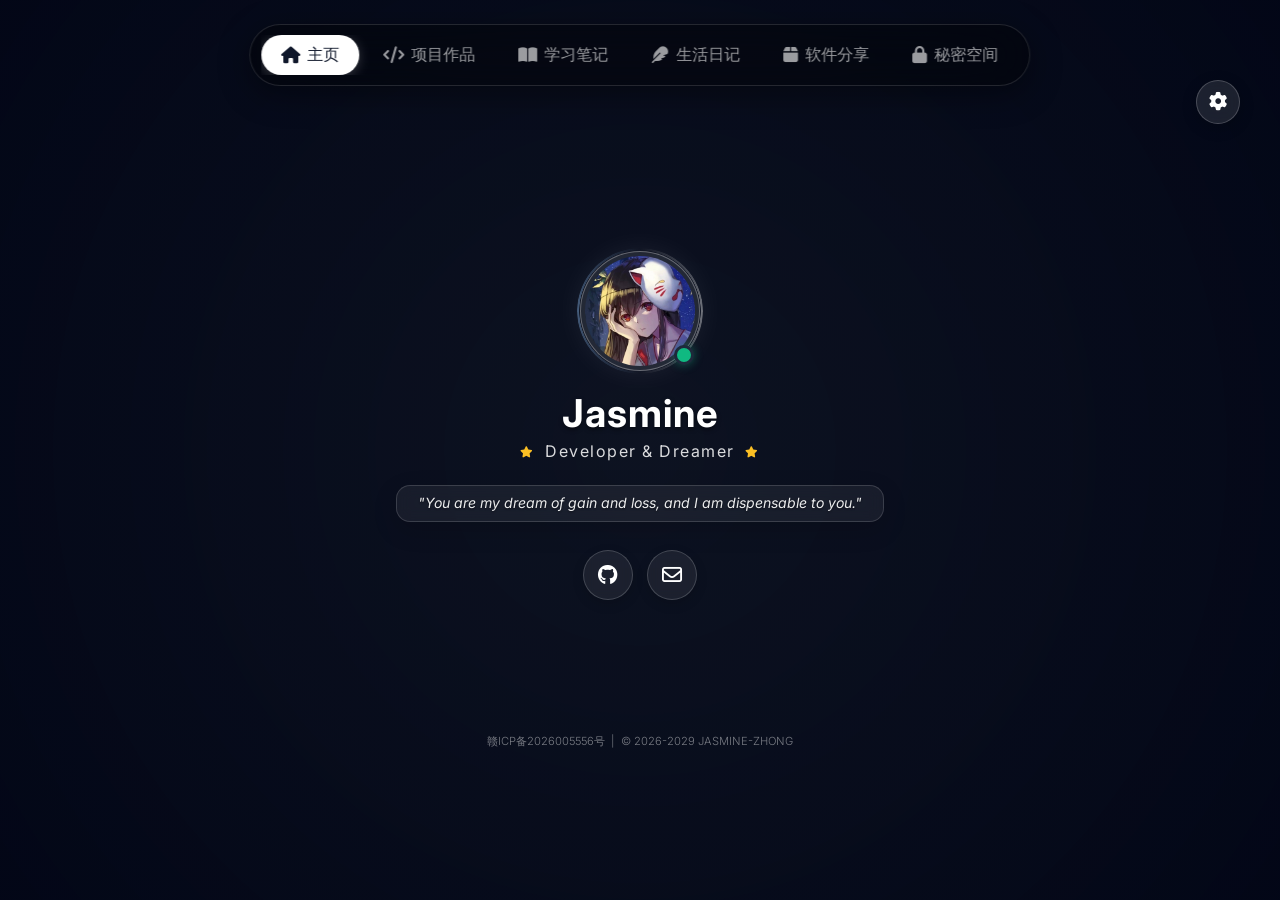
==== index.html @ fc7d1ebc "Update index.html" ====
<!DOCTYPE html>
<html lang="zh-CN">

<head>
    <meta charset="UTF-8">
    <meta name="viewport" content="width=device-width, initial-scale=1.0">
    <title>Jasmine - Developer & Dreamer</title>
    <link rel="stylesheet" href="style.css?v=5">
    <link rel="stylesheet" href="https://cdnjs.cloudflare.com/ajax/libs/font-awesome/6.4.0/css/all.min.css">
</head>

<body>
    <div class="background-overlay"></div>
    <div id="particles-container"></div>

    <div class="top-right-controls">
        <button id="settingsToggle" class="settings-btn" title="设置">
            <i class="fa-solid fa-gear"></i>
        </button>
        <div class="settings-menu" id="settingsMenu">
            <div class="settings-item" id="themeToggle">
                <i class="fa-solid fa-tree"></i>
                <span>森林湖畔</span>
            </div>
            <div class="settings-item" id="musicToggle">
                <i class="fa-solid fa-music"></i>
                <span>播放音乐</span>
            </div>
        </div>
    </div>

    <audio id="bgMusic" loop>
        <source src="https://music.163.com/song/media/outer/url?id=103027.mp3" type="audio/mpeg">
    </audio>

    <nav class="glass-nav">
        <div class="nav-links" id="navLinks">
            <a href="#home" class="nav-link active" data-section="home"><i class="fa-solid fa-house"></i> 主页</a>
            <a href="#projects" class="nav-link" data-section="projects"><i class="fa-solid fa-code"></i> 项目作品</a>
            <a href="#notes" class="nav-link" data-section="notes"><i class="fa-solid fa-book-open"></i> 学习笔记</a>
            <a href="#diary" class="nav-link" data-section="diary"><i class="fa-solid fa-feather"></i> 生活日记</a>
            <a href="#software" class="nav-link" data-section="software"><i class="fa-solid fa-box"></i> 软件分享</a>
            <a href="#secret" class="nav-link" data-section="secret"><i class="fa-solid fa-lock"></i> 秘密空间</a>
        </div>
    </nav>

    <div class="glass-card">
        <main class="main-container">

            <!-- ──── Home ──── -->
            <section id="home" class="nav-section active">
                <div class="profile-content">
                    <div class="avatar-wrapper">
                        <div class="avatar-ring"></div>
                        <img src="images/avatar.jpg?v=2" onerror="this.onerror=null; this.src='images/avatar1.png?v=2';" alt="Jasmine Avatar" class="avatar">
                        <div class="status-dot"></div>
                    </div>
                    <h1 class="name">Jasmine</h1>
                    <h2 class="subtitle"><i class="fa-solid fa-star" style="color:#fbbf24;font-size:0.7rem;vertical-align:middle;margin-right:0.3rem;"></i> Developer & Dreamer <i class="fa-solid fa-star" style="color:#fbbf24;font-size:0.7rem;vertical-align:middle;margin-left:0.3rem;"></i></h2>
                    <div class="quote-card">
                        <p class="quote">"You are my dream of gain and loss, and I am dispensable to you."</p>
                    </div>
                    <div class="social-links">
                        <a href="https://github.com/Ryker-Zhong" target="_blank" class="social-icon glass-btn" title="GitHub"><i class="fa-brands fa-github"></i></a>
                        <a href="#" id="email-icon-link" class="social-icon glass-btn" title="Email"><i class="fa-regular fa-envelope"></i></a>
                    </div>
                </div>
            </section>

            <!-- ──── Projects ──── -->
            <section id="projects" class="nav-section">
                <h2 class="section-title"><i class="fa-solid fa-code"></i> 项目作品</h2>
                <div class="section-subtitle">开源项目 & 个人作品</div>
                <div class="card-grid" id="projectsGrid"></div>
            </section>

            <!-- ──── Notes ──── -->
            <section id="notes" class="nav-section">
                <h2 class="section-title"><i class="fa-solid fa-book-open"></i> 学习笔记</h2>
                <div class="section-subtitle">知识沉淀 & 学习记录</div>
                <div class="notes-toolbar">
                    <div class="search-box">
                        <i class="fa-solid fa-search"></i>
                        <input type="text" id="notesSearch" placeholder="搜索笔记关键词...">
                    </div>
                    <div class="filter-tags" id="notesFilter"></div>
                </div>
                <div class="card-grid" id="notesGrid"></div>
            </section>

            <!-- ──── Diary ──── -->
            <section id="diary" class="nav-section">
                <h2 class="section-title"><i class="fa-solid fa-pen-fancy"></i> 生活日记</h2>
                <div class="section-subtitle">记录生活点点滴滴</div>
                <div class="timeline" id="diaryTimeline"></div>
            </section>

            <!-- ──── Software ──── -->
            <section id="software" class="nav-section">
                <h2 class="section-title"><i class="fa-solid fa-download"></i> 软件分享</h2>
                <div class="section-subtitle">精选高效开发者工具与实用软件</div>
                <div class="card-grid" id="softwareGrid"></div>

                <h3 class="sub-section-title"><i class="fa-solid fa-table-list"></i> 软件下载索引</h3>
                <div class="download-table-wrapper">
                    <table class="download-table">
                        <thead>
                            <tr><th>软件</th><th>下载方式 / 链接</th><th>备注</th></tr>
                        </thead>
                        <tbody>
                            <tr><td>HiBit Uninstaller</td><td><a href="http://www.hibitsoft.ir/Uninstaller.html" target="_blank">官方网站</a></td><td>免费强大的卸载工具</td></tr>
                            <tr><td>PixPin</td><td><a href="https://pixpinapp.com/" target="_blank">官方网站</a></td><td>截图/贴图/长截图/GIF/OCR</td></tr>
                            <tr><td>Xftp</td><td><a href="https://www.netsarang.com/en/xftp/" target="_blank">NetSarang 官网</a></td><td>强大的 SFTP/FTP 客户端</td></tr>
                            <tr><td>NoMachine</td><td><a href="https://www.nomachine.com/" target="_blank">官方网站</a></td><td>高性能远程桌面软件</td></tr>
                            <tr><td>WinRAR</td><td><a href="https://www.winrar.com/" target="_blank">官方网站</a></td><td>知名压缩/解压工具</td></tr>
                            <tr><td>Obsidian</td><td><a href="https://obsidian.md/" target="_blank">官方网站</a></td><td>强大知识库笔记工具</td></tr>
                            <tr><td>ToDesk</td><td><a href="https://www.todesk.com/" target="_blank">官方网站</a></td><td>全平台远程控制软件</td></tr>
                            <tr><td>Keil MDK</td><td><a href="https://www.keil.com/download/product/" target="_blank">ARM 官网</a></td><td>嵌入式 MCU 开发 IDE</td></tr>
                            <tr><td>嘉立创EDA</td><td><a href="https://lceda.cn/page/download" target="_blank">官方网站</a></td><td>国产免费 PCB 设计工具</td></tr>
                            <tr><td>VS Code</td><td><a href="https://code.visualstudio.com/download" target="_blank">官方下载页</a></td><td>轻量级代码编辑器</td></tr>
                            <tr><td>Proteus</td><td><a href="https://www.labcenter.com/" target="_blank">Labcenter 官网</a></td><td>电路仿真与 PCB 设计</td></tr>
                            <tr><td>STC-ISP</td><td><a href="https://www.stcmicro.com/rjxz.html" target="_blank">STC 官方下载</a></td><td>STC 单片机烧录软件</td></tr>
                            <tr><td>SolidWorks</td><td><a href="https://www.solidworks.com/" target="_blank">官方网站</a></td><td>专业 3D CAD 软件</td></tr>
                            <tr><td>Blender</td><td><a href="https://www.blender.org/download/" target="_blank">官方网站</a></td><td>免费开源 3D 创作套件</td></tr>
                            <tr><td>EV录屏</td><td><a href="https://www.ieway.cn/evcapture.html" target="_blank">一唯科技官网</a></td><td>免费无水印录屏工具</td></tr>
                        </tbody>
                    </table>
                </div>
                <p class="download-tip"><i class="fa-solid fa-shield-halved"></i> 请优先选择官方网站下载，获取安全、最新版本。</p>
            </section>

            <!-- ──── Secret ──── -->
            <section id="secret" class="nav-section">
                <h2 class="section-title"><i class="fa-solid fa-lock"></i> 秘密小屋</h2>
                <div class="section-subtitle">这里藏着一些不为人知的东西</div>
                <div class="secret-placeholder">
                    <p>🔮 秘密花园建设中...</p>
                </div>
            </section>

        </main>

        <footer class="footer">
            赣ICP备2026005556号 &nbsp;|&nbsp; &copy; 2026-2029 JASMINE-ZHONG
        </footer>
    </div>

    <!-- ──── Email Modal ──── -->
    <div id="email-modal" class="modal-overlay">
        <div class="modal-box email-box">
            <h3 class="modal-title"><i class="fa-solid fa-envelope-open-text"></i> 联系邮箱</h3>
            <div class="email-display"><span id="email-text">3127737156@qq.com</span></div>
            <p class="email-desc">期待与您的交流，点击下方按钮复制邮箱地址！</p>
            <div class="modal-actions" style="justify-content:center;gap:1rem">
                <button class="btn-cancel" id="close-email-btn" style="flex:1">关闭</button>
                <button id="copy-email-btn" class="btn-confirm" style="flex:1">&#128203; 复制</button>
            </div>
        </div>
    </div>

    <!-- ──── Reading Modal ──── -->
    <div id="reading-modal" class="modal-overlay">
        <div class="modal-box reading-box">
            <button class="modal-close" id="readingClose">&times;</button>
            <h3 class="modal-title" id="readingTitle"></h3>
            <div class="reading-content" id="readingContent"></div>
            <div class="reading-footer">
                <a id="readingSource" class="btn-read" href="#" target="_blank" rel="noopener" style="display:none"><i class="fa-regular fa-file-lines"></i> 查看全文</a>
                <button class="btn-like" id="readingLike"><i class="fa-regular fa-heart"></i> <span id="readingLikeCount">0</span></button>
            </div>
        </div>
    </div>

    <!-- ──── Lightbox ──── -->
    <div id="lightbox" class="modal-overlay">
        <button class="modal-close" id="lightboxClose">&times;</button>
        <img id="lightboxImg" src="" alt="preview">
    </div>

    <script src="https://cdnjs.cloudflare.com/ajax/libs/marked/12.0.0/marked.min.js"></script>
    <script src="script.js?v=5"></script>
</body>
</html>
---- style.css ----
@import url('https://fonts.googleapis.com/css2?family=Inter:wght@300;400;500;600;700&display=swap');

* {
    margin: 0;
    padding: 0;
    box-sizing: border-box;
}

body {
    font-family: 'Inter', system-ui, -apple-system, sans-serif;
    color: #ffffff;
    min-height: 100vh;
    display: flex;
    flex-direction: column;
    align-items: center;
    background: url('https://images.unsplash.com/photo-1473448912268-2022ce9509d8?ixlib=rb-4.0.3&auto=format&fit=crop&w=1920&q=80') center/cover no-repeat fixed;
    background-color: #0b0f19;
    padding-top: 0;
}

body.bg-starry {
    background: url('https://images.unsplash.com/photo-1506703719100-a0f3a48c0f86?auto=format&fit=crop&w=1920&q=80') center/cover no-repeat fixed;
    background-color: #0b0f19;
}

.background-overlay {
    position: fixed;
    top: 0; left: 0;
    width: 100%; height: 100%;
    background: radial-gradient(circle at center, rgba(16, 23, 42, 0.5) 0%, rgba(2, 6, 23, 0.9) 100%);
    z-index: 1;
}

/* ─── Particles ─── */
#particles-container {
    position: fixed;
    top: 0; left: 0;
    width: 100%; height: 100%;
    z-index: 1;
    pointer-events: none;
    overflow: hidden;
}
.particle {
    position: absolute;
    bottom: -20px;
    background: rgba(255, 255, 255, 0.6);
    border-radius: 50%;
    box-shadow: 0 0 10px rgba(255, 255, 255, 0.5), 0 0 20px rgba(255, 200, 200, 0.3);
    animation: rise linear infinite;
    opacity: 0;
}
@keyframes rise {
    0% { bottom: -20px; opacity: 0; }
    10% { opacity: 1; }
    90% { opacity: 1; }
    100% { bottom: 110vh; opacity: 0; }
}

/* ─── Glass Navigation ─── */
.glass-nav {
    position: fixed;
    top: 24px;
    left: 50%;
    transform: translateX(-50%);
    z-index: 999;
    display: flex;
    align-items: center;
    justify-content: center;
    padding: 0.65rem 0.7rem;
    background: rgba(0, 0, 0, 0.35);
    backdrop-filter: blur(28px);
    -webkit-backdrop-filter: blur(28px);
    border: 1px solid rgba(255, 255, 255, 0.13);
    border-radius: 9999px;
    box-shadow: 0 8px 32px rgba(0, 0, 0, 0.4);
}

.nav-links {
    display: flex;
    gap: 0.2rem;
    overflow-x: auto;
    -ms-overflow-style: none;
    scrollbar-width: none;
}
.nav-links::-webkit-scrollbar { display: none; }

.nav-link {
    display: inline-flex;
    align-items: center;
    gap: 0.45rem;
    color: rgba(255, 255, 255, 0.6);
    text-decoration: none;
    padding: 0.55rem 1.25rem;
    border-radius: 9999px;
    font-size: 1rem;
    font-weight: 500;
    white-space: nowrap;
    transition: all 0.3s cubic-bezier(0.4, 0, 0.2, 1);
}
.nav-link i { font-size: 1.05rem; }
.nav-link:hover {
    background: rgba(255, 255, 255, 0.08);
    color: #fff;
}
.nav-link.active {
    background: #fff;
    color: #0f172a;
    box-shadow: 0 2px 12px rgba(255, 255, 255, 0.2);
}

/* ─── Settings ─── */
.top-right-controls {
    position: fixed;
    top: 5rem;
    right: 2.5rem;
    z-index: 100;
}
.settings-btn {
    background: rgba(255, 255, 255, 0.1);
    border: 1px solid rgba(255, 255, 255, 0.2);
    color: white;
    width: 44px; height: 44px;
    border-radius: 50%;
    font-size: 1.15rem;
    cursor: pointer;
    backdrop-filter: blur(8px);
    transition: all 0.3s ease;
    display: flex;
    justify-content: center;
    align-items: center;
    box-shadow: 0 4px 15px rgba(0,0,0,0.2);
}
.settings-btn:hover {
    background: rgba(255, 255, 255, 0.25);
    transform: rotate(45deg);
    box-shadow: 0 8px 25px rgba(0,0,0,0.3);
}
.settings-menu {
    position: absolute;
    top: 54px; right: 0;
    background: rgba(15, 23, 42, 0.75);
    backdrop-filter: blur(15px);
    border: 1px solid rgba(255,255,255,0.15);
    border-radius: 16px;
    padding: 0.6rem;
    min-width: 160px;
    display: flex;
    flex-direction: column;
    gap: 0.3rem;
    opacity: 0;
    visibility: hidden;
    transform: translateY(-10px);
    transition: all 0.3s ease;
    box-shadow: 0 10px 30px rgba(0,0,0,0.5);
}
.settings-menu.show {
    opacity: 1;
    visibility: visible;
    transform: translateY(0);
}
.settings-item {
    display: flex;
    align-items: center;
    gap: 0.8rem;
    padding: 0.7rem 1rem;
    color: rgba(255,255,255,0.85);
    border-radius: 10px;
    cursor: pointer;
    transition: all 0.2s ease;
    font-size: 0.9rem;
}
.settings-item:hover {
    background: rgba(255,255,255,0.15);
    color: white;
}

@keyframes cardFloat {
    0% { transform: translateY(0px); }
    50% { transform: translateY(-8px); }
    100% { transform: translateY(0px); }
}

.glass-card {
    position: relative;
    z-index: 2;
    width: 92%;
    max-width: 1100px;
    height: 85vh;
    min-height: 600px;

    background: transparent;
    border: none;
    display: flex;
    flex-direction: column;
    overflow: hidden;
    animation: cardFloat 6s ease-in-out infinite;
}

.main-container {
    flex: 1;
    height: 100%;
    position: relative;
    width: 100%;
    padding-top: 6rem;
    overflow-y: auto;
    overflow-x: hidden;
    scroll-behavior: smooth;
    -ms-overflow-style: none;
    scrollbar-width: none;
}
.main-container::-webkit-scrollbar { display: none; }

/* ─── Sections ─── */
.nav-section {
    display: none;
    flex-direction: column;
    align-items: center;
    padding: 1rem 2rem 2rem;
    width: 100%;
}
.nav-section.active {
    display: flex;
    flex: 1;
}

/* ─── Home ─── */
#home.nav-section {
    justify-content: center;
    min-height: 75vh;
}
.profile-content {
    display: flex;
    flex-direction: column;
    align-items: center;
    text-align: center;
    margin-top: 0px;   /* 负值上移，正值下移 */
  
}

/* Avatar breathing glow ring */
.avatar-wrapper {
    position: relative;
    width: 120px; height: 120px;
    border-radius: 50%;
    padding: 4px;
    background: rgba(255,255,255,0.1);
    border: 1px solid rgba(255,255,255,0.3);
    margin-bottom: 1.2rem;
    box-shadow: 0 0 30px rgba(255,255,255,0.08);
}
.avatar-ring {
    position: absolute;
    inset: -4px;
    border-radius: 50%;
    background: conic-gradient(from 0deg, transparent, rgba(255,255,255,0.4), transparent, rgba(147,197,253,0.4), transparent);
    animation: ringSpin 3s linear infinite;
    mask: radial-gradient(farthest-side, transparent calc(100% - 2.5px), #fff calc(100% - 2px));
    -webkit-mask: radial-gradient(farthest-side, transparent calc(100% - 2.5px), #fff calc(100% - 2px));
}
@keyframes ringSpin {
    0% { transform: rotate(0deg); }
    100% { transform: rotate(360deg); }
}
.avatar {
    position: relative;
    z-index: 1;
    width: 100%; height: 100%;
    border-radius: 50%;
    object-fit: cover;
    background-color: #f1f5f9;
}
@keyframes pulseGlow {
    0% { box-shadow: 0 0 0 0 rgba(16,185,129,0.7); }
    70% { box-shadow: 0 0 0 10px rgba(16,185,129,0); }
    100% { box-shadow: 0 0 0 0 rgba(16,185,129,0); }
}
.status-dot {
    position: absolute;
    bottom: 5px; right: 5px;
    width: 20px; height: 20px;
    background-color: #10b981;
    border: 3px solid #1e293b;
    border-radius: 50%;
    box-shadow: 0 0 10px rgba(16,185,129,0.4);
    z-index: 2;
    animation: pulseGlow 2s infinite;
}
.name {
    font-size: 2.4rem;
    font-weight: 700;
    margin-bottom: 0.3rem;
    text-shadow: 0 2px 4px rgba(0,0,0,0.5);
    letter-spacing: 1px;
}
.subtitle {
    font-size: 1rem;
    font-weight: 400;
    color: rgba(255,255,255,0.85);
    margin-bottom: 1.5rem;
    letter-spacing: 1.5px;
}

/* Quote glass card */
.quote-card {
    background: rgba(255,255,255,0.06);
    backdrop-filter: blur(8px);
    border: 1px solid rgba(255,255,255,0.15);
    border-radius: 14px;
    padding: 0.65rem 1.3rem;
    margin-bottom: 1.8rem;
    max-width: 700px;
    white-space: nowrap;
    box-shadow: 0 8px 24px rgba(0,0,0,0.15);
}
.quote {
    font-style: italic;
    color: rgba(255,255,255,0.92);
    font-size: 0.88rem;
    line-height: 1;
    text-shadow: 0 1px 2px rgba(0,0,0,0.4);
    margin: 0;
}

/* Glass social buttons */
.social-links { display: flex; gap: 0.9rem; }
.social-icon {
    display: flex;
    justify-content: center;
    align-items: center;
    width: 50px; height: 50px;
    border-radius: 50%;
    color: white;
    text-decoration: none;
    font-size: 1.25rem;
    position: relative;
    transition: all 0.3s ease;
}
.glass-btn {
    background: rgba(255,255,255,0.07);
    border: 1px solid rgba(255,255,255,0.18);
    backdrop-filter: blur(6px);
    box-shadow: 0 4px 12px rgba(0,0,0,0.15);
}
.glass-btn:hover {
    background: rgba(255,255,255,0.2);
    transform: translateY(-4px);
    box-shadow: 0 10px 24px rgba(0,0,0,0.25);
    border-color: rgba(255,255,255,0.35);
}

/* ─── Section Titles ─── */
.section-title {
    font-size: 1.6rem;
    font-weight: 700;
    margin-bottom: 0.3rem;
    text-align: center;
}
.section-subtitle {
    font-size: 0.85rem;
    color: rgba(255,255,255,0.55);
    margin-bottom: 1.5rem;
    text-align: center;
    letter-spacing: 0.5px;
}
.sub-section-title {
    font-size: 1.15rem;
    font-weight: 600;
    margin: 2rem 0 1rem;
    text-align: left;
    width: 100%;
    max-width: 800px;
}

/* ─── Card Grid ─── */
.card-grid {
    display: grid;
    grid-template-columns: repeat(auto-fill, minmax(280px, 1fr));
    gap: 1rem;
    width: 100%;
    max-width: 900px;
}
.card-item {
    background: rgba(255,255,255,0.06);
    border: 1px solid rgba(255,255,255,0.1);
    border-radius: 16px;
    padding: 1.2rem 1.3rem;
    transition: all 0.3s ease;
    cursor: default;
    display: flex;
    flex-direction: column;
}
.card-item:hover {
    background: rgba(255,255,255,0.1);
    transform: translateY(-3px);
    border-color: rgba(255,255,255,0.2);
    box-shadow: 0 10px 30px rgba(0,0,0,0.2);
}
.card-item .card-title {
    font-size: 1rem;
    font-weight: 600;
    margin-bottom: 0.4rem;
}
.card-item .card-desc {
    font-size: 0.83rem;
    color: rgba(255,255,255,0.65);
    line-height: 1.5;
    flex: 1;
}
.card-item .card-footer {
    display: flex;
    justify-content: space-between;
    align-items: center;
    margin-top: 0.8rem;
    padding-top: 0.6rem;
    border-top: 1px solid rgba(255,255,255,0.06);
}
.card-item .card-rating {
    color: #fbbf24;
    font-size: 0.8rem;
    letter-spacing: 1px;
}
.card-item .card-link {
    color: rgba(255,255,255,0.5);
    font-size: 0.8rem;
    text-decoration: none;
    transition: color 0.2s;
}
.card-item .card-link:hover { color: #60a5fa; }
.card-link-btn {
    display: inline-flex;
    align-items: center;
    gap: 0.4rem;
    padding: 0.35rem 0.8rem;
    border-radius: 8px;
    background: rgba(255,255,255,0.08);
    color: rgba(255,255,255,0.8);
    text-decoration: none;
    font-size: 0.8rem;
    transition: all 0.25s ease;
}
.card-link-btn:hover {
    background: rgba(96,165,250,0.2);
    color: #60a5fa;
}

/* ─── Notes Toolbar ─── */
.notes-toolbar {
    display: flex;
    flex-wrap: wrap;
    gap: 0.8rem;
    align-items: center;
    width: 100%;
    max-width: 900px;
    margin-bottom: 1.2rem;
}
.search-box {
    display: flex;
    align-items: center;
    gap: 0.6rem;
    background: rgba(255,255,255,0.07);
    border: 1px solid rgba(255,255,255,0.12);
    border-radius: 12px;
    padding: 0.5rem 1rem;
    flex: 1;
    min-width: 200px;
}
.search-box i { color: rgba(255,255,255,0.4); font-size: 0.9rem; }
.search-box input {
    background: none;
    border: none;
    color: #fff;
    font-size: 0.9rem;
    width: 100%;
    outline: none;
    font-family: inherit;
}
.search-box input::placeholder { color: rgba(255,255,255,0.3); }
.filter-tags {
    display: flex;
    flex-wrap: wrap;
    gap: 0.4rem;
}
.filter-tag {
    padding: 0.35rem 0.8rem;
    border-radius: 8px;
    border: 1px solid rgba(255,255,255,0.12);
    background: transparent;
    color: rgba(255,255,255,0.6);
    cursor: pointer;
    font-size: 0.8rem;
    transition: all 0.25s ease;
    font-family: inherit;
}
.filter-tag:hover { background: rgba(255,255,255,0.1); color: #fff; }
.filter-tag.active {
    background: rgba(255,255,255,0.15);
    color: #fff;
    border-color: rgba(255,255,255,0.25);
}

/* ─── Note Card Extra ─── */
.note-card .card-footer { justify-content: flex-end; gap: 0.6rem; border-top: none; margin-top: 0.5rem; }
.note-card .btn-like {
    background: none;
    border: none;
    color: rgba(255,255,255,0.5);
    cursor: pointer;
    font-size: 0.85rem;
    display: inline-flex;
    align-items: center;
    gap: 0.3rem;
    padding: 0.25rem 0.5rem;
    border-radius: 6px;
    transition: all 0.25s ease;
    font-family: inherit;
}
.note-card .btn-like:hover { color: #f472b6; background: rgba(244,114,182,0.1); }
.note-card .btn-like.liked { color: #f472b6; }
.note-card .btn-read {
    background: rgba(255,255,255,0.08);
    border: none;
    color: rgba(255,255,255,0.7);
    cursor: pointer;
    font-size: 0.8rem;
    padding: 0.25rem 0.7rem;
    border-radius: 8px;
    transition: all 0.25s ease;
    font-family: inherit;
}
.note-card .btn-read:hover { background: rgba(255,255,255,0.15); color: #fff; }

/* ─── Timeline (Diary) ─── */
.timeline {
    position: relative;
    width: 100%;
    max-width: 700px;
    padding-left: 2rem;
}
.timeline::before {
    content: '';
    position: absolute;
    left: 8px; top: 0; bottom: 0;
    width: 2px;
    background: rgba(255,255,255,0.15);
}
.timeline-item {
    position: relative;
    margin-bottom: 1.5rem;
    padding-left: 1.2rem;
}
.timeline-item::before {
    content: '';
    position: absolute;
    left: -1.65rem; top: 6px;
    width: 10px; height: 10px;
    background: #60a5fa;
    border-radius: 50%;
    border: 2px solid rgba(15,23,42,0.9);
    box-shadow: 0 0 8px rgba(96,165,250,0.4);
}
.timeline-date {
    font-size: 0.75rem;
    color: rgba(255,255,255,0.4);
    margin-bottom: 0.3rem;
}
.timeline-content {
    background: rgba(255,255,255,0.05);
    border: 1px solid rgba(255,255,255,0.08);
    border-radius: 12px;
    padding: 0.9rem 1.1rem;
}
.timeline-content h4 {
    font-size: 0.95rem;
    font-weight: 600;
    margin-bottom: 0.3rem;
}
.timeline-content p {
    font-size: 0.83rem;
    color: rgba(255,255,255,0.7);
    line-height: 1.6;
}
.timeline-tags {
    display: flex;
    flex-wrap: wrap;
    gap: 0.3rem;
    margin-top: 0.5rem;
}
.timeline-tag {
    font-size: 0.7rem;
    padding: 0.15rem 0.5rem;
    border-radius: 6px;
    background: rgba(255,255,255,0.06);
    color: rgba(255,255,255,0.6);
}
.timeline-tag.weather { background: rgba(251,191,36,0.15); color: #fbbf24; }
.timeline-tag.mood { background: rgba(244,114,182,0.15); color: #f472b6; }
.timeline-images {
    display: flex;
    flex-wrap: wrap;
    gap: 0.4rem;
    margin-top: 0.6rem;
}
.timeline-img {
    max-width: 240px;
    max-height: 200px;
    width: auto;
    height: auto;
    object-fit: contain;
    border-radius: 10px;
    cursor: pointer;
    transition: transform 0.25s ease;
    border: 1px solid rgba(255,255,255,0.1);
    background: rgba(255,255,255,0.04);
}
.timeline-img:hover { transform: scale(1.05); }

/* ─── Download Table ─── */
.download-table-wrapper {
    width: 100%;
    max-width: 800px;
    overflow-x: auto;
}
.download-table {
    width: 100%;
    border-collapse: collapse;
    font-size: 0.85rem;
}
.download-table th {
    text-align: left;
    padding: 0.7rem 1rem;
    background: rgba(255,255,255,0.06);
    border-bottom: 1px solid rgba(255,255,255,0.1);
    color: rgba(255,255,255,0.7);
    font-weight: 600;
}
.download-table td {
    padding: 0.65rem 1rem;
    border-bottom: 1px solid rgba(255,255,255,0.05);
    color: rgba(255,255,255,0.75);
}
.download-table tr:hover td { background: rgba(255,255,255,0.03); }
.download-table a {
    color: #60a5fa;
    text-decoration: none;
}
.download-table a:hover { text-decoration: underline; }
.download-tip {
    margin-top: 0.8rem;
    font-size: 0.78rem;
    color: rgba(255,255,255,0.4);
}

/* ─── Secret ─── */
.secret-placeholder {
    display: flex;
    align-items: center;
    justify-content: center;
    flex: 1;
    width: 100%;
    font-size: 1.2rem;
    color: rgba(255,255,255,0.4);
    letter-spacing: 2px;
}

/* ─── Footer ─── */
.footer {
    text-align: center;
    padding: 1rem;
    font-size: 0.7rem;
    color: rgba(255,255,255,0.45);
    font-weight: 300;
}

/* ─── Modals ─── */
.modal-overlay {
    position: fixed;
    top: 0; left: 0;
    width: 100%; height: 100%;
    background: rgba(0,0,0,0.6);
    backdrop-filter: blur(10px);
    z-index: 1000;
    display: flex;
    justify-content: center;
    align-items: center;
    opacity: 0;
    visibility: hidden;
    transition: all 0.3s ease;
}
.modal-overlay.show {
    opacity: 1;
    visibility: visible;
}
.modal-box {
    background: rgba(15,23,42,0.88);
    border: 1px solid rgba(255,255,255,0.12);
    border-radius: 20px;
    padding: 2rem;
    width: 90%;
    max-width: 480px;
    max-height: 80vh;
    overflow-y: auto;
    transform: translateY(30px) scale(0.95);
    transition: all 0.4s cubic-bezier(0.4,0,0.2,1);
    box-shadow: 0 25px 50px rgba(0,0,0,0.6);
    display: flex;
    flex-direction: column;
    gap: 1rem;
}
.modal-overlay.show .modal-box {
    transform: translateY(0) scale(1);
}
.modal-box::-webkit-scrollbar { width: 5px; }
.modal-box::-webkit-scrollbar-thumb {
    background: rgba(255,255,255,0.15);
    border-radius: 6px;
}
.modal-close {
    position: absolute;
    top: 1rem; right: 1.2rem;
    background: none;
    border: none;
    color: rgba(255,255,255,0.5);
    font-size: 1.8rem;
    cursor: pointer;
    transition: color 0.2s;
    line-height: 1;
}
.modal-close:hover { color: #fff; }
.modal-title {
    font-size: 1.2rem;
    font-weight: 600;
    text-align: center;
}

.email-box { max-width: 420px; align-items: center; }
.email-display {
    background: rgba(0,0,0,0.3);
    border: 1px dashed rgba(255,255,255,0.25);
    border-radius: 12px;
    padding: 1rem 1.5rem;
    font-size: 1.2rem;
    font-weight: 600;
    letter-spacing: 1px;
    color: #fbbf24;
    margin: 0.5rem 0;
    text-align: center;
    width: 100%;
    word-break: break-all;
}
.email-desc { color: rgba(255,255,255,0.6); font-size: 0.88rem; line-height: 1.5; text-align: center; }
.modal-actions { display: flex; gap: 0.8rem; margin-top: 0.5rem; }
.btn-cancel, .btn-confirm {
    padding: 0.7rem 1.5rem;
    border-radius: 12px;
    font-size: 0.95rem;
    font-weight: 500;
    cursor: pointer;
    transition: all 0.3s ease;
    font-family: inherit;
}
.btn-cancel {
    background: transparent;
    border: 1px solid rgba(255,255,255,0.25);
    color: rgba(255,255,255,0.7);
}
.btn-cancel:hover { background: rgba(255,255,255,0.08); color: #fff; }
.btn-confirm {
    background: rgba(255,255,255,0.08);
    border: 1px solid rgba(255,255,255,0.2);
    color: white;
}
.btn-confirm:hover { background: rgba(255,255,255,0.15); }

/* ─── Reading Modal ─── */
.reading-box {
    max-width: 640px;
    position: relative;
}
.reading-content {
    font-size: 0.92rem;
    line-height: 1.8;
    color: rgba(255,255,255,0.82);
}
.reading-content p { margin-bottom: 0.8rem; }
.reading-content h1, .reading-content h2, .reading-content h3, .reading-content h4 {
    font-size: 1.05rem;
    font-weight: 600;
    color: #fff;
    margin: 1.2rem 0 0.6rem;
}
.reading-content h1 { font-size: 1.25rem; }
.reading-content h2 { font-size: 1.15rem; }
.reading-content strong { color: #fbbf24; font-weight: 600; }
.reading-content blockquote {
    border-left: 3px solid rgba(255,255,255,0.2);
    margin: 0.8rem 0;
    padding: 0.2rem 0 0.2rem 0.9rem;
    color: rgba(255,255,255,0.65);
}
.reading-content ul, .reading-content ol { padding-left: 1.4rem; margin-bottom: 0.8rem; }
.reading-content li { margin-bottom: 0.3rem; }
.reading-content hr { border: none; border-top: 1px solid rgba(255,255,255,0.1); margin: 1.2rem 0; }
.reading-content a { color: #60a5fa; }
.reading-footer {
    display: flex;
    justify-content: center;
    gap: 0.8rem;
    padding-top: 0.8rem;
    border-top: 1px solid rgba(255,255,255,0.06);
}
.reading-footer .btn-read {
    background: rgba(255,255,255,0.08);
    border: none;
    color: rgba(255,255,255,0.7);
    padding: 0.5rem 1.2rem;
    border-radius: 10px;
    cursor: pointer;
    font-size: 0.9rem;
    display: inline-flex;
    align-items: center;
    gap: 0.4rem;
    text-decoration: none;
    transition: all 0.25s ease;
    font-family: inherit;
}
.reading-footer .btn-read:hover { background: rgba(255,255,255,0.15); color: #fff; }
.btn-like {
    background: rgba(255,255,255,0.06);
    border: 1px solid rgba(255,255,255,0.1);
    color: rgba(255,255,255,0.6);
    padding: 0.5rem 1.2rem;
    border-radius: 10px;
    cursor: pointer;
    font-size: 0.9rem;
    display: inline-flex;
    align-items: center;
    gap: 0.4rem;
    transition: all 0.25s ease;
    font-family: inherit;
}
.btn-like:hover { color: #f472b6; border-color: rgba(244,114,182,0.3); background: rgba(244,114,182,0.08); }
.btn-like.liked { color: #f472b6; border-color: rgba(244,114,182,0.3); background: rgba(244,114,182,0.1); }

/* ─── Lightbox ─── */
#lightbox {
    cursor: zoom-out;
    background: rgba(0,0,0,0.85);
}
#lightbox img {
    max-width: 90vw;
    max-height: 90vh;
    border-radius: 12px;
    transform: scale(0.9);
    transition: transform 0.3s ease;
    box-shadow: 0 20px 60px rgba(0,0,0,0.6);
}
#lightbox.show img { transform: scale(1); }
#lightbox .modal-close {
    position: fixed;
    top: 1.5rem; right: 2rem;
    color: rgba(255,255,255,0.7);
    font-size: 2.5rem;
    z-index: 1001;
}

/* ─── Mobile Nav ─── */
@media (max-width: 768px) {
    body { padding-top: 0; }
    .glass-nav {
        top: 16px;
        padding: 0.4rem;
        max-width: 94vw;
    }
    .nav-links {
        gap: 0.15rem;
    }
    .nav-link {
        padding: 0.4rem 0.85rem;
        font-size: 0.85rem;
        gap: 0.3rem;
    }
    .nav-link i { font-size: 0.85rem; }

    .glass-card {
        width: 96%;
        height: 82vh;
        min-height: 500px;
    }
    .nav-section { padding: 1rem; }
    .card-grid { grid-template-columns: 1fr; }
    .section-title { font-size: 1.3rem; }
    .name { font-size: 1.7rem; }
    .top-right-controls { right: 1.2rem; top: 4.2rem; }
    .settings-btn { width: 38px; height: 38px; font-size: 1rem; }
    .timeline { padding-left: 1.2rem; }
    .timeline-item::before { left: -1.05rem; width: 8px; height: 8px; }
}

@media (max-width: 480px) {
    .glass-card { height: 78vh; }
    .avatar-wrapper { width: 140px; height: 140px; }
    .name { font-size: 1.4rem; }
    .quote { font-size: 0.82rem; }
    .social-icon { width: 38px; height: 38px; font-size: 0.9rem; }
}
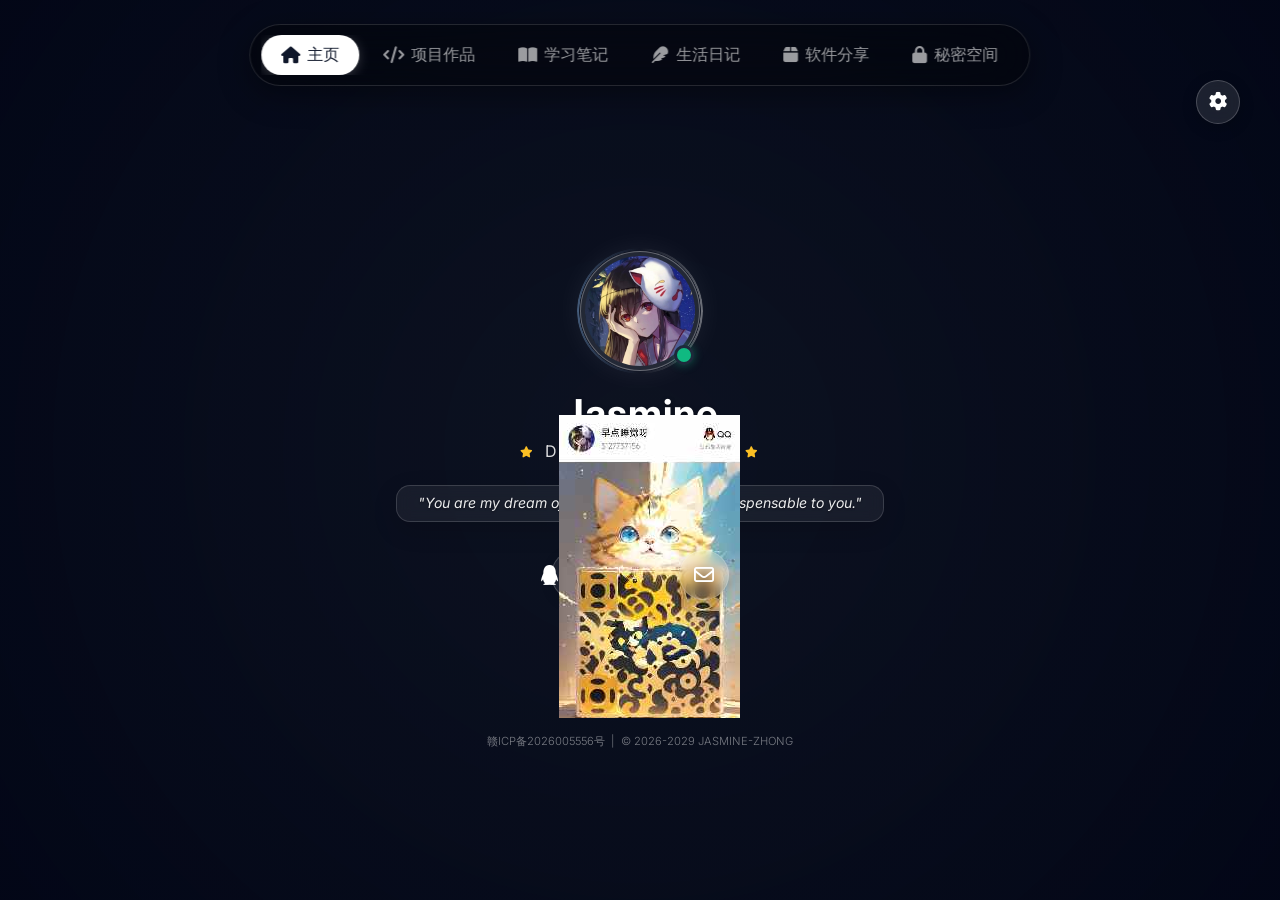
==== commit 8bcd3873: "Update index.html" ====
--- a/index.html
+++ b/index.html
@@ -62,6 +62,7 @@
                     </div>
                     <div class="social-links">
                         <a href="https://github.com/Ryker-Zhong" target="_blank" class="social-icon glass-btn" title="GitHub"><i class="fa-brands fa-github"></i></a>
+                        <a href="javascript:void(0)" class="social-icon glass-btn qr-trigger" title="QQ"><i class="fa-brands fa-qq"></i><img src="images/qq.jpg" alt="QQ QR" class="qr-popup"></a>
                         <a href="#" id="email-icon-link" class="social-icon glass-btn" title="Email"><i class="fa-regular fa-envelope"></i></a>
                     </div>
                 </div>
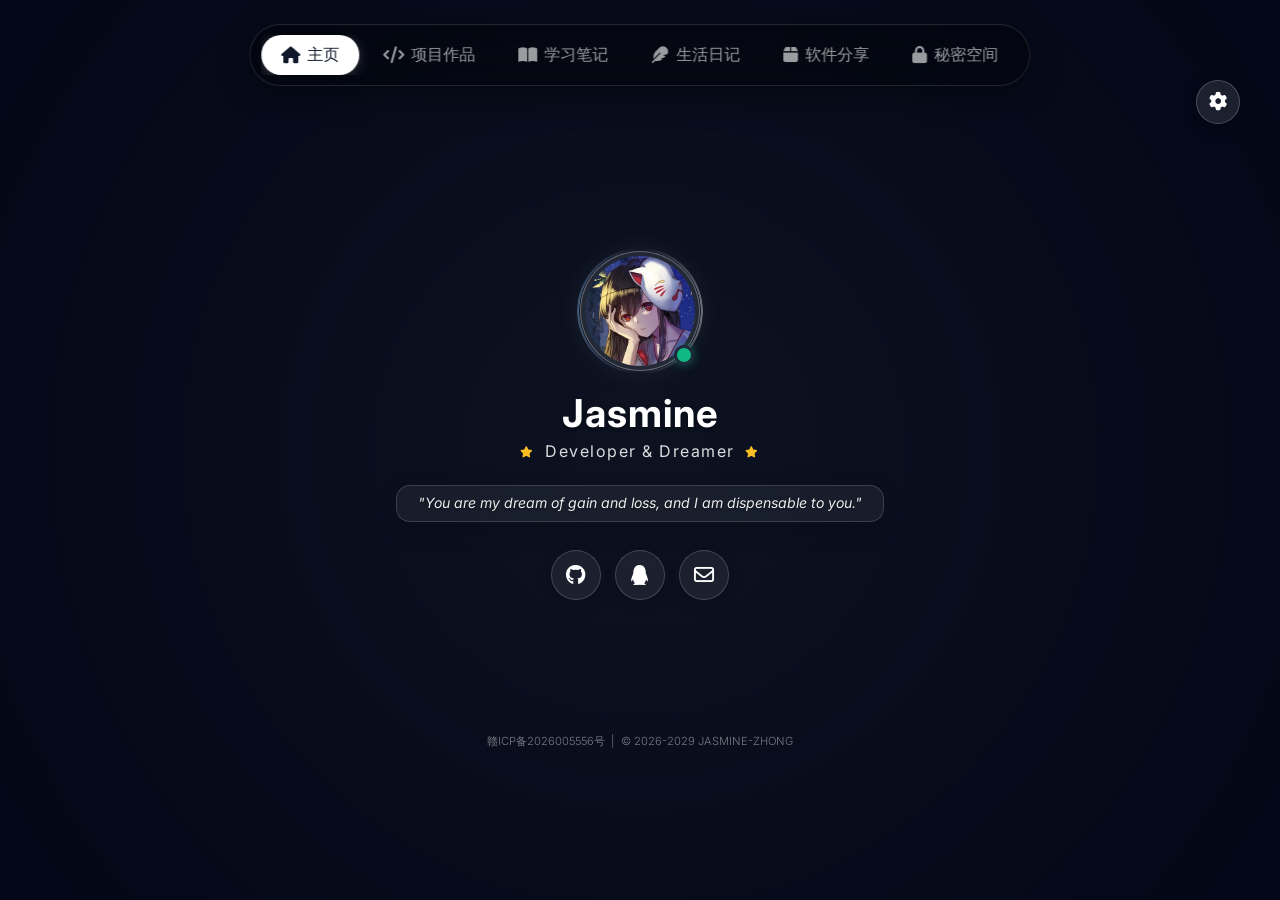
==== commit 99feb135: "Update index.html" ====
--- a/index.html
+++ b/index.html
@@ -62,7 +62,7 @@
                     </div>
                     <div class="social-links">
                         <a href="https://github.com/Ryker-Zhong" target="_blank" class="social-icon glass-btn" title="GitHub"><i class="fa-brands fa-github"></i></a>
-                        <a href="javascript:void(0)" class="social-icon glass-btn qr-trigger" title="QQ"><i class="fa-brands fa-qq"></i><img src="images/qq.jpg" alt="QQ QR" class="qr-popup"></a>
+                        <a href="javascript:void(0)" class="social-icon glass-btn" title="QQ"><i class="fa-brands fa-qq"></i></a>
                         <a href="#" id="email-icon-link" class="social-icon glass-btn" title="Email"><i class="fa-regular fa-envelope"></i></a>
                     </div>
                 </div>
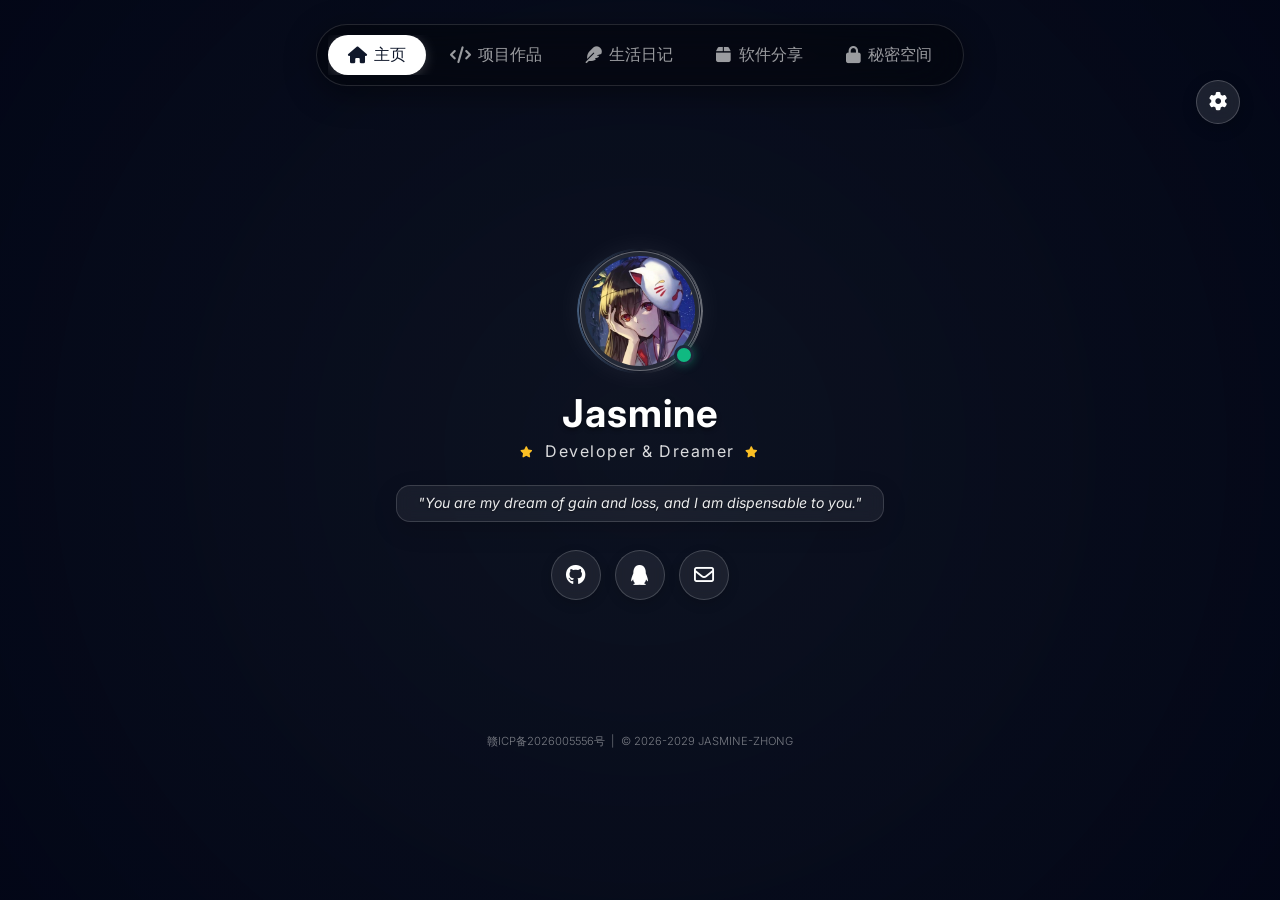
==== commit e5453ee9: "Update index.html" ====
--- a/index.html
+++ b/index.html
@@ -5,7 +5,7 @@
     <meta charset="UTF-8">
     <meta name="viewport" content="width=device-width, initial-scale=1.0">
     <title>Jasmine - Developer & Dreamer</title>
-    <link rel="stylesheet" href="style.css?v=5">
+    <link rel="stylesheet" href="style.css?v=8">
     <link rel="stylesheet" href="https://cdnjs.cloudflare.com/ajax/libs/font-awesome/6.4.0/css/all.min.css">
 </head>
 
@@ -37,7 +37,6 @@
         <div class="nav-links" id="navLinks">
             <a href="#home" class="nav-link active" data-section="home"><i class="fa-solid fa-house"></i> 主页</a>
             <a href="#projects" class="nav-link" data-section="projects"><i class="fa-solid fa-code"></i> 项目作品</a>
-            <a href="#notes" class="nav-link" data-section="notes"><i class="fa-solid fa-book-open"></i> 学习笔记</a>
             <a href="#diary" class="nav-link" data-section="diary"><i class="fa-solid fa-feather"></i> 生活日记</a>
             <a href="#software" class="nav-link" data-section="software"><i class="fa-solid fa-box"></i> 软件分享</a>
             <a href="#secret" class="nav-link" data-section="secret"><i class="fa-solid fa-lock"></i> 秘密空间</a>
@@ -62,7 +61,7 @@
                     </div>
                     <div class="social-links">
                         <a href="https://github.com/Ryker-Zhong" target="_blank" class="social-icon glass-btn" title="GitHub"><i class="fa-brands fa-github"></i></a>
-                        <a href="javascript:void(0)" class="social-icon glass-btn" title="QQ"><i class="fa-brands fa-qq"></i></a>
+                        <a href="javascript:void(0)" class="social-icon glass-btn qr-trigger" title="QQ"><i class="fa-brands fa-qq"></i><img src="images/qq.jpg" alt="QQ QR" class="qr-popup"></a>
                         <a href="#" id="email-icon-link" class="social-icon glass-btn" title="Email"><i class="fa-regular fa-envelope"></i></a>
                     </div>
                 </div>
@@ -73,20 +72,6 @@
                 <h2 class="section-title"><i class="fa-solid fa-code"></i> 项目作品</h2>
                 <div class="section-subtitle">开源项目 & 个人作品</div>
                 <div class="card-grid" id="projectsGrid"></div>
-            </section>
-
-            <!-- ──── Notes ──── -->
-            <section id="notes" class="nav-section">
-                <h2 class="section-title"><i class="fa-solid fa-book-open"></i> 学习笔记</h2>
-                <div class="section-subtitle">知识沉淀 & 学习记录</div>
-                <div class="notes-toolbar">
-                    <div class="search-box">
-                        <i class="fa-solid fa-search"></i>
-                        <input type="text" id="notesSearch" placeholder="搜索笔记关键词...">
-                    </div>
-                    <div class="filter-tags" id="notesFilter"></div>
-                </div>
-                <div class="card-grid" id="notesGrid"></div>
             </section>
 
             <!-- ──── Diary ──── -->
@@ -159,26 +144,12 @@
         </div>
     </div>
 
-    <!-- ──── Reading Modal ──── -->
-    <div id="reading-modal" class="modal-overlay">
-        <div class="modal-box reading-box">
-            <button class="modal-close" id="readingClose">&times;</button>
-            <h3 class="modal-title" id="readingTitle"></h3>
-            <div class="reading-content" id="readingContent"></div>
-            <div class="reading-footer">
-                <a id="readingSource" class="btn-read" href="#" target="_blank" rel="noopener" style="display:none"><i class="fa-regular fa-file-lines"></i> 查看全文</a>
-                <button class="btn-like" id="readingLike"><i class="fa-regular fa-heart"></i> <span id="readingLikeCount">0</span></button>
-            </div>
-        </div>
-    </div>
-
     <!-- ──── Lightbox ──── -->
     <div id="lightbox" class="modal-overlay">
         <button class="modal-close" id="lightboxClose">&times;</button>
         <img id="lightboxImg" src="" alt="preview">
     </div>
 
-    <script src="https://cdnjs.cloudflare.com/ajax/libs/marked/12.0.0/marked.min.js"></script>
-    <script src="script.js?v=5"></script>
+    <script src="script.js?v=8"></script>
 </body>
 </html>
--- a/style.css
+++ b/style.css
@@ -347,6 +347,24 @@
     box-shadow: 0 10px 24px rgba(0,0,0,0.25);
     border-color: rgba(255,255,255,0.35);
 }
+.qr-popup {
+    position: fixed;
+    width: 130px;
+    border-radius: 12px;
+    opacity: 0;
+    visibility: hidden;
+    transform: translate(-50%, calc(-100% + 10px));
+    transition: all 0.3s ease;
+    box-shadow: 0 10px 25px rgba(0,0,0,0.5);
+    border: 2px solid rgba(255,255,255,0.2);
+    pointer-events: none;
+    z-index: 2000;
+}
+.qr-popup.show {
+    opacity: 1;
+    visibility: visible;
+    transform: translate(-50%, calc(-100% - 10px));
+}
 
 /* ─── Section Titles ─── */
 .section-title {
@@ -442,92 +460,6 @@
     background: rgba(96,165,250,0.2);
     color: #60a5fa;
 }
-
-/* ─── Notes Toolbar ─── */
-.notes-toolbar {
-    display: flex;
-    flex-wrap: wrap;
-    gap: 0.8rem;
-    align-items: center;
-    width: 100%;
-    max-width: 900px;
-    margin-bottom: 1.2rem;
-}
-.search-box {
-    display: flex;
-    align-items: center;
-    gap: 0.6rem;
-    background: rgba(255,255,255,0.07);
-    border: 1px solid rgba(255,255,255,0.12);
-    border-radius: 12px;
-    padding: 0.5rem 1rem;
-    flex: 1;
-    min-width: 200px;
-}
-.search-box i { color: rgba(255,255,255,0.4); font-size: 0.9rem; }
-.search-box input {
-    background: none;
-    border: none;
-    color: #fff;
-    font-size: 0.9rem;
-    width: 100%;
-    outline: none;
-    font-family: inherit;
-}
-.search-box input::placeholder { color: rgba(255,255,255,0.3); }
-.filter-tags {
-    display: flex;
-    flex-wrap: wrap;
-    gap: 0.4rem;
-}
-.filter-tag {
-    padding: 0.35rem 0.8rem;
-    border-radius: 8px;
-    border: 1px solid rgba(255,255,255,0.12);
-    background: transparent;
-    color: rgba(255,255,255,0.6);
-    cursor: pointer;
-    font-size: 0.8rem;
-    transition: all 0.25s ease;
-    font-family: inherit;
-}
-.filter-tag:hover { background: rgba(255,255,255,0.1); color: #fff; }
-.filter-tag.active {
-    background: rgba(255,255,255,0.15);
-    color: #fff;
-    border-color: rgba(255,255,255,0.25);
-}
-
-/* ─── Note Card Extra ─── */
-.note-card .card-footer { justify-content: flex-end; gap: 0.6rem; border-top: none; margin-top: 0.5rem; }
-.note-card .btn-like {
-    background: none;
-    border: none;
-    color: rgba(255,255,255,0.5);
-    cursor: pointer;
-    font-size: 0.85rem;
-    display: inline-flex;
-    align-items: center;
-    gap: 0.3rem;
-    padding: 0.25rem 0.5rem;
-    border-radius: 6px;
-    transition: all 0.25s ease;
-    font-family: inherit;
-}
-.note-card .btn-like:hover { color: #f472b6; background: rgba(244,114,182,0.1); }
-.note-card .btn-like.liked { color: #f472b6; }
-.note-card .btn-read {
-    background: rgba(255,255,255,0.08);
-    border: none;
-    color: rgba(255,255,255,0.7);
-    cursor: pointer;
-    font-size: 0.8rem;
-    padding: 0.25rem 0.7rem;
-    border-radius: 8px;
-    transition: all 0.25s ease;
-    font-family: inherit;
-}
-.note-card .btn-read:hover { background: rgba(255,255,255,0.15); color: #fff; }
 
 /* ─── Timeline (Diary) ─── */
 .timeline {
@@ -770,76 +702,6 @@
     color: white;
 }
 .btn-confirm:hover { background: rgba(255,255,255,0.15); }
-
-/* ─── Reading Modal ─── */
-.reading-box {
-    max-width: 640px;
-    position: relative;
-}
-.reading-content {
-    font-size: 0.92rem;
-    line-height: 1.8;
-    color: rgba(255,255,255,0.82);
-}
-.reading-content p { margin-bottom: 0.8rem; }
-.reading-content h1, .reading-content h2, .reading-content h3, .reading-content h4 {
-    font-size: 1.05rem;
-    font-weight: 600;
-    color: #fff;
-    margin: 1.2rem 0 0.6rem;
-}
-.reading-content h1 { font-size: 1.25rem; }
-.reading-content h2 { font-size: 1.15rem; }
-.reading-content strong { color: #fbbf24; font-weight: 600; }
-.reading-content blockquote {
-    border-left: 3px solid rgba(255,255,255,0.2);
-    margin: 0.8rem 0;
-    padding: 0.2rem 0 0.2rem 0.9rem;
-    color: rgba(255,255,255,0.65);
-}
-.reading-content ul, .reading-content ol { padding-left: 1.4rem; margin-bottom: 0.8rem; }
-.reading-content li { margin-bottom: 0.3rem; }
-.reading-content hr { border: none; border-top: 1px solid rgba(255,255,255,0.1); margin: 1.2rem 0; }
-.reading-content a { color: #60a5fa; }
-.reading-footer {
-    display: flex;
-    justify-content: center;
-    gap: 0.8rem;
-    padding-top: 0.8rem;
-    border-top: 1px solid rgba(255,255,255,0.06);
-}
-.reading-footer .btn-read {
-    background: rgba(255,255,255,0.08);
-    border: none;
-    color: rgba(255,255,255,0.7);
-    padding: 0.5rem 1.2rem;
-    border-radius: 10px;
-    cursor: pointer;
-    font-size: 0.9rem;
-    display: inline-flex;
-    align-items: center;
-    gap: 0.4rem;
-    text-decoration: none;
-    transition: all 0.25s ease;
-    font-family: inherit;
-}
-.reading-footer .btn-read:hover { background: rgba(255,255,255,0.15); color: #fff; }
-.btn-like {
-    background: rgba(255,255,255,0.06);
-    border: 1px solid rgba(255,255,255,0.1);
-    color: rgba(255,255,255,0.6);
-    padding: 0.5rem 1.2rem;
-    border-radius: 10px;
-    cursor: pointer;
-    font-size: 0.9rem;
-    display: inline-flex;
-    align-items: center;
-    gap: 0.4rem;
-    transition: all 0.25s ease;
-    font-family: inherit;
-}
-.btn-like:hover { color: #f472b6; border-color: rgba(244,114,182,0.3); background: rgba(244,114,182,0.08); }
-.btn-like.liked { color: #f472b6; border-color: rgba(244,114,182,0.3); background: rgba(244,114,182,0.1); }
 
 /* ─── Lightbox ─── */
 #lightbox {
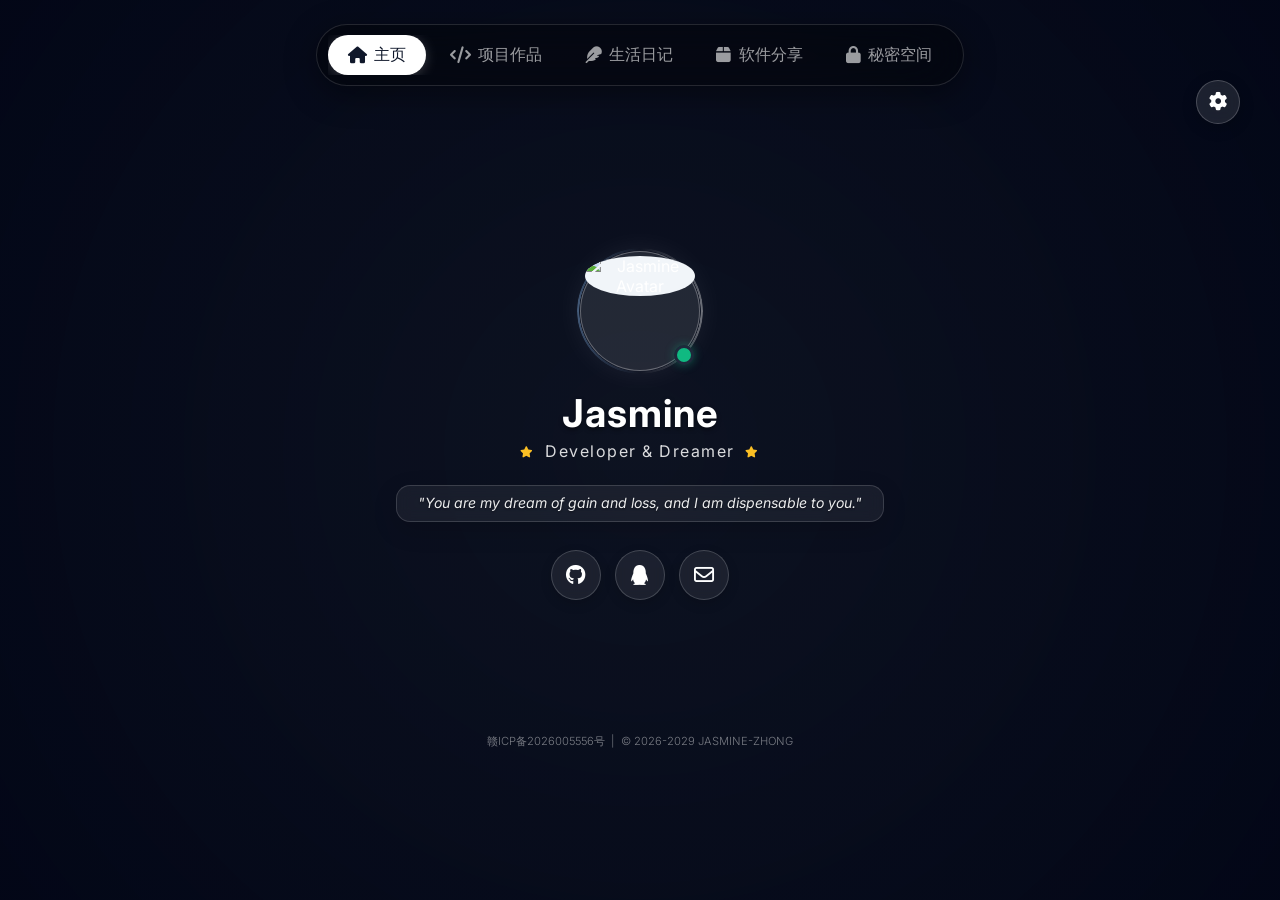
==== commit cb6b53ee: "Update index.html" ====
--- a/index.html
+++ b/index.html
@@ -5,7 +5,16 @@
     <meta charset="UTF-8">
     <meta name="viewport" content="width=device-width, initial-scale=1.0">
     <title>Jasmine - Developer & Dreamer</title>
-    <link rel="stylesheet" href="style.css?v=8">
+    <meta name="description" content="Jasmine 的个人主页：项目作品、生活日记、软件分享与联系方式。">
+    <meta property="og:title" content="Jasmine - Developer & Dreamer">
+    <meta property="og:description" content="Jasmine 的个人主页：项目作品、生活日记、软件分享与联系方式。">
+    <meta property="og:type" content="website">
+    <meta property="og:url" content="https://jasminezhong.cn/">
+    <meta property="og:image" content="https://jasminezhong.cn/images/avatar.webp">
+    <meta name="twitter:card" content="summary">
+    <link rel="icon" type="image/png" sizes="64x64" href="images/favicon.png">
+    <link rel="apple-touch-icon" href="images/apple-touch-icon.png">
+    <link rel="stylesheet" href="style.css?v=9">
     <link rel="stylesheet" href="https://cdnjs.cloudflare.com/ajax/libs/font-awesome/6.4.0/css/all.min.css">
 </head>
 
@@ -51,7 +60,7 @@
                 <div class="profile-content">
                     <div class="avatar-wrapper">
                         <div class="avatar-ring"></div>
-                        <img src="images/avatar.jpg?v=2" onerror="this.onerror=null; this.src='images/avatar1.png?v=2';" alt="Jasmine Avatar" class="avatar">
+                        <img src="images/avatar.webp" onerror="this.onerror=null; this.src='images/avatar1.webp';" alt="Jasmine Avatar" class="avatar">
                         <div class="status-dot"></div>
                     </div>
                     <h1 class="name">Jasmine</h1>
@@ -60,7 +69,7 @@
                         <p class="quote">"You are my dream of gain and loss, and I am dispensable to you."</p>
                     </div>
                     <div class="social-links">
-                        <a href="https://github.com/Ryker-Zhong" target="_blank" class="social-icon glass-btn" title="GitHub"><i class="fa-brands fa-github"></i></a>
+                        <a href="https://github.com/Ryker-Zhong" target="_blank" rel="noopener noreferrer" class="social-icon glass-btn" title="GitHub"><i class="fa-brands fa-github"></i></a>
                         <a href="javascript:void(0)" class="social-icon glass-btn qr-trigger" title="QQ"><i class="fa-brands fa-qq"></i><img src="images/qq.jpg" alt="QQ QR" class="qr-popup"></a>
                         <a href="#" id="email-icon-link" class="social-icon glass-btn" title="Email"><i class="fa-regular fa-envelope"></i></a>
                     </div>
@@ -94,21 +103,21 @@
                             <tr><th>软件</th><th>下载方式 / 链接</th><th>备注</th></tr>
                         </thead>
                         <tbody>
-                            <tr><td>HiBit Uninstaller</td><td><a href="http://www.hibitsoft.ir/Uninstaller.html" target="_blank">官方网站</a></td><td>免费强大的卸载工具</td></tr>
-                            <tr><td>PixPin</td><td><a href="https://pixpinapp.com/" target="_blank">官方网站</a></td><td>截图/贴图/长截图/GIF/OCR</td></tr>
-                            <tr><td>Xftp</td><td><a href="https://www.netsarang.com/en/xftp/" target="_blank">NetSarang 官网</a></td><td>强大的 SFTP/FTP 客户端</td></tr>
-                            <tr><td>NoMachine</td><td><a href="https://www.nomachine.com/" target="_blank">官方网站</a></td><td>高性能远程桌面软件</td></tr>
-                            <tr><td>WinRAR</td><td><a href="https://www.winrar.com/" target="_blank">官方网站</a></td><td>知名压缩/解压工具</td></tr>
-                            <tr><td>Obsidian</td><td><a href="https://obsidian.md/" target="_blank">官方网站</a></td><td>强大知识库笔记工具</td></tr>
-                            <tr><td>ToDesk</td><td><a href="https://www.todesk.com/" target="_blank">官方网站</a></td><td>全平台远程控制软件</td></tr>
-                            <tr><td>Keil MDK</td><td><a href="https://www.keil.com/download/product/" target="_blank">ARM 官网</a></td><td>嵌入式 MCU 开发 IDE</td></tr>
-                            <tr><td>嘉立创EDA</td><td><a href="https://lceda.cn/page/download" target="_blank">官方网站</a></td><td>国产免费 PCB 设计工具</td></tr>
-                            <tr><td>VS Code</td><td><a href="https://code.visualstudio.com/download" target="_blank">官方下载页</a></td><td>轻量级代码编辑器</td></tr>
-                            <tr><td>Proteus</td><td><a href="https://www.labcenter.com/" target="_blank">Labcenter 官网</a></td><td>电路仿真与 PCB 设计</td></tr>
-                            <tr><td>STC-ISP</td><td><a href="https://www.stcmicro.com/rjxz.html" target="_blank">STC 官方下载</a></td><td>STC 单片机烧录软件</td></tr>
-                            <tr><td>SolidWorks</td><td><a href="https://www.solidworks.com/" target="_blank">官方网站</a></td><td>专业 3D CAD 软件</td></tr>
-                            <tr><td>Blender</td><td><a href="https://www.blender.org/download/" target="_blank">官方网站</a></td><td>免费开源 3D 创作套件</td></tr>
-                            <tr><td>EV录屏</td><td><a href="https://www.ieway.cn/evcapture.html" target="_blank">一唯科技官网</a></td><td>免费无水印录屏工具</td></tr>
+                            <tr><td>HiBit Uninstaller</td><td><a href="http://www.hibitsoft.ir/Uninstaller.html" target="_blank" rel="noopener noreferrer">官方网站</a></td><td>免费强大的卸载工具</td></tr>
+                            <tr><td>PixPin</td><td><a href="https://pixpinapp.com/" target="_blank" rel="noopener noreferrer">官方网站</a></td><td>截图/贴图/长截图/GIF/OCR</td></tr>
+                            <tr><td>Xftp</td><td><a href="https://www.netsarang.com/en/xftp/" target="_blank" rel="noopener noreferrer">NetSarang 官网</a></td><td>强大的 SFTP/FTP 客户端</td></tr>
+                            <tr><td>NoMachine</td><td><a href="https://www.nomachine.com/" target="_blank" rel="noopener noreferrer">官方网站</a></td><td>高性能远程桌面软件</td></tr>
+                            <tr><td>WinRAR</td><td><a href="https://www.winrar.com/" target="_blank" rel="noopener noreferrer">官方网站</a></td><td>知名压缩/解压工具</td></tr>
+                            <tr><td>Obsidian</td><td><a href="https://obsidian.md/" target="_blank" rel="noopener noreferrer">官方网站</a></td><td>强大知识库笔记工具</td></tr>
+                            <tr><td>ToDesk</td><td><a href="https://www.todesk.com/" target="_blank" rel="noopener noreferrer">官方网站</a></td><td>全平台远程控制软件</td></tr>
+                            <tr><td>Keil MDK</td><td><a href="https://www.keil.com/download/product/" target="_blank" rel="noopener noreferrer">ARM 官网</a></td><td>嵌入式 MCU 开发 IDE</td></tr>
+                            <tr><td>嘉立创EDA</td><td><a href="https://lceda.cn/page/download" target="_blank" rel="noopener noreferrer">官方网站</a></td><td>国产免费 PCB 设计工具</td></tr>
+                            <tr><td>VS Code</td><td><a href="https://code.visualstudio.com/download" target="_blank" rel="noopener noreferrer">官方下载页</a></td><td>轻量级代码编辑器</td></tr>
+                            <tr><td>Proteus</td><td><a href="https://www.labcenter.com/" target="_blank" rel="noopener noreferrer">Labcenter 官网</a></td><td>电路仿真与 PCB 设计</td></tr>
+                            <tr><td>STC-ISP</td><td><a href="https://www.stcmicro.com/rjxz.html" target="_blank" rel="noopener noreferrer">STC 官方下载</a></td><td>STC 单片机烧录软件</td></tr>
+                            <tr><td>SolidWorks</td><td><a href="https://www.solidworks.com/" target="_blank" rel="noopener noreferrer">官方网站</a></td><td>专业 3D CAD 软件</td></tr>
+                            <tr><td>Blender</td><td><a href="https://www.blender.org/download/" target="_blank" rel="noopener noreferrer">官方网站</a></td><td>免费开源 3D 创作套件</td></tr>
+                            <tr><td>EV录屏</td><td><a href="https://www.ieway.cn/evcapture.html" target="_blank" rel="noopener noreferrer">一唯科技官网</a></td><td>免费无水印录屏工具</td></tr>
                         </tbody>
                     </table>
                 </div>
@@ -135,7 +144,7 @@
     <div id="email-modal" class="modal-overlay">
         <div class="modal-box email-box">
             <h3 class="modal-title"><i class="fa-solid fa-envelope-open-text"></i> 联系邮箱</h3>
-            <div class="email-display"><span id="email-text">3127737156@qq.com</span></div>
+            <div class="email-display"><span id="email-text"></span></div>
             <p class="email-desc">期待与您的交流，点击下方按钮复制邮箱地址！</p>
             <div class="modal-actions" style="justify-content:center;gap:1rem">
                 <button class="btn-cancel" id="close-email-btn" style="flex:1">关闭</button>
@@ -150,6 +159,6 @@
         <img id="lightboxImg" src="" alt="preview">
     </div>
 
-    <script src="script.js?v=8"></script>
+    <script src="script.js?v=9"></script>
 </body>
 </html>
--- a/style.css
+++ b/style.css
@@ -437,13 +437,6 @@
     font-size: 0.8rem;
     letter-spacing: 1px;
 }
-.card-item .card-link {
-    color: rgba(255,255,255,0.5);
-    font-size: 0.8rem;
-    text-decoration: none;
-    transition: color 0.2s;
-}
-.card-item .card-link:hover { color: #60a5fa; }
 .card-link-btn {
     display: inline-flex;
     align-items: center;
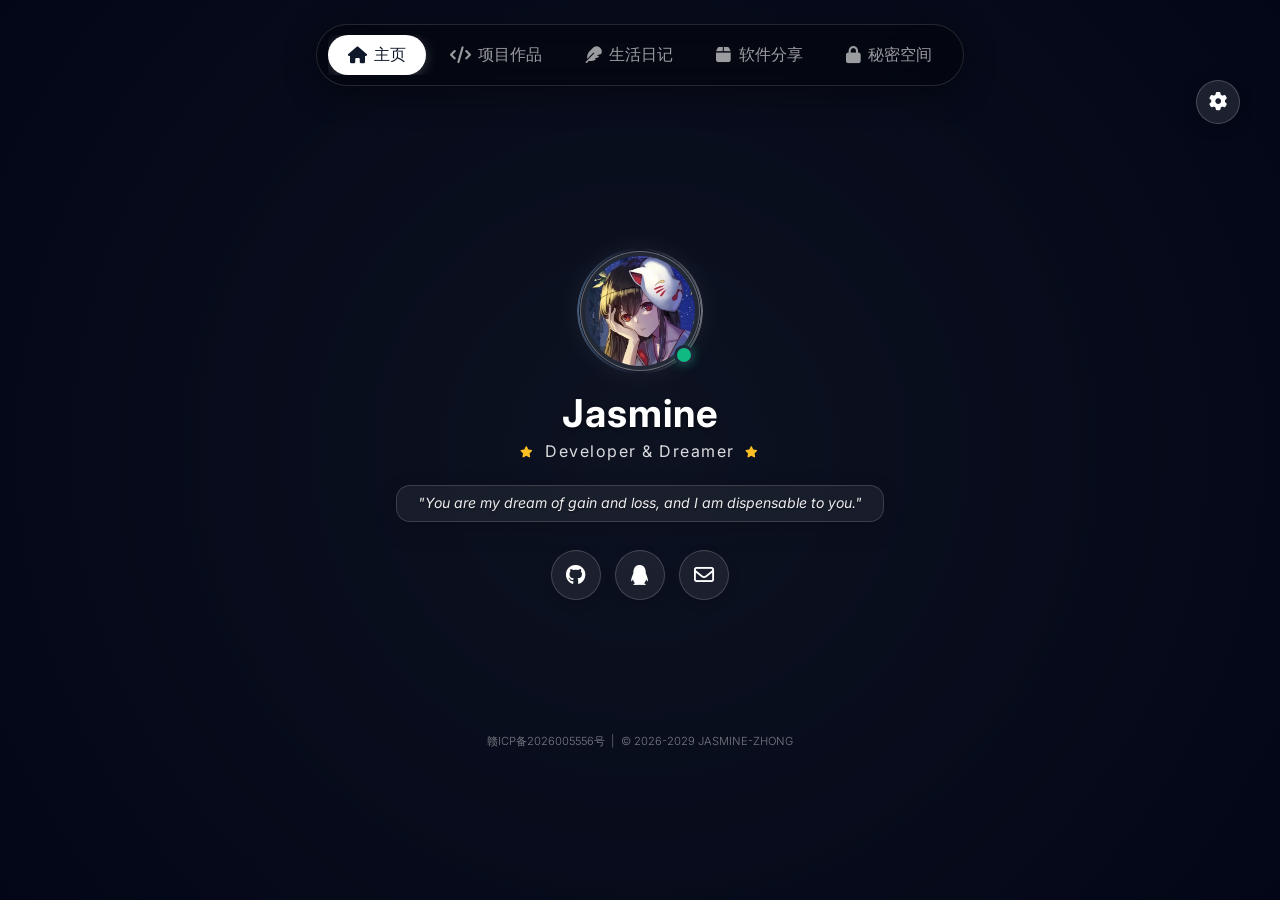
==== commit ee083187: "Update index.html" ====
--- a/index.html
+++ b/index.html
@@ -5,9 +5,9 @@
     <meta charset="UTF-8">
     <meta name="viewport" content="width=device-width, initial-scale=1.0">
     <title>Jasmine - Developer & Dreamer</title>
-    <meta name="description" content="Jasmine 的个人主页：项目作品、生活日记、软件分享与联系方式。">
+    <meta name="description" content="Jasmine 的个人主页 · 分享代码作品、项目作品展示、生活日常与好用的工具软件。">
     <meta property="og:title" content="Jasmine - Developer & Dreamer">
-    <meta property="og:description" content="Jasmine 的个人主页：项目作品、生活日记、软件分享与联系方式。">
+    <meta property="og:description" content="Jasmine 的个人主页 · 分享代码作品、项目作品展示、生活日常与好用的工具软件。">
     <meta property="og:type" content="website">
     <meta property="og:url" content="https://jasminezhong.cn/">
     <meta property="og:image" content="https://jasminezhong.cn/images/avatar.webp">
